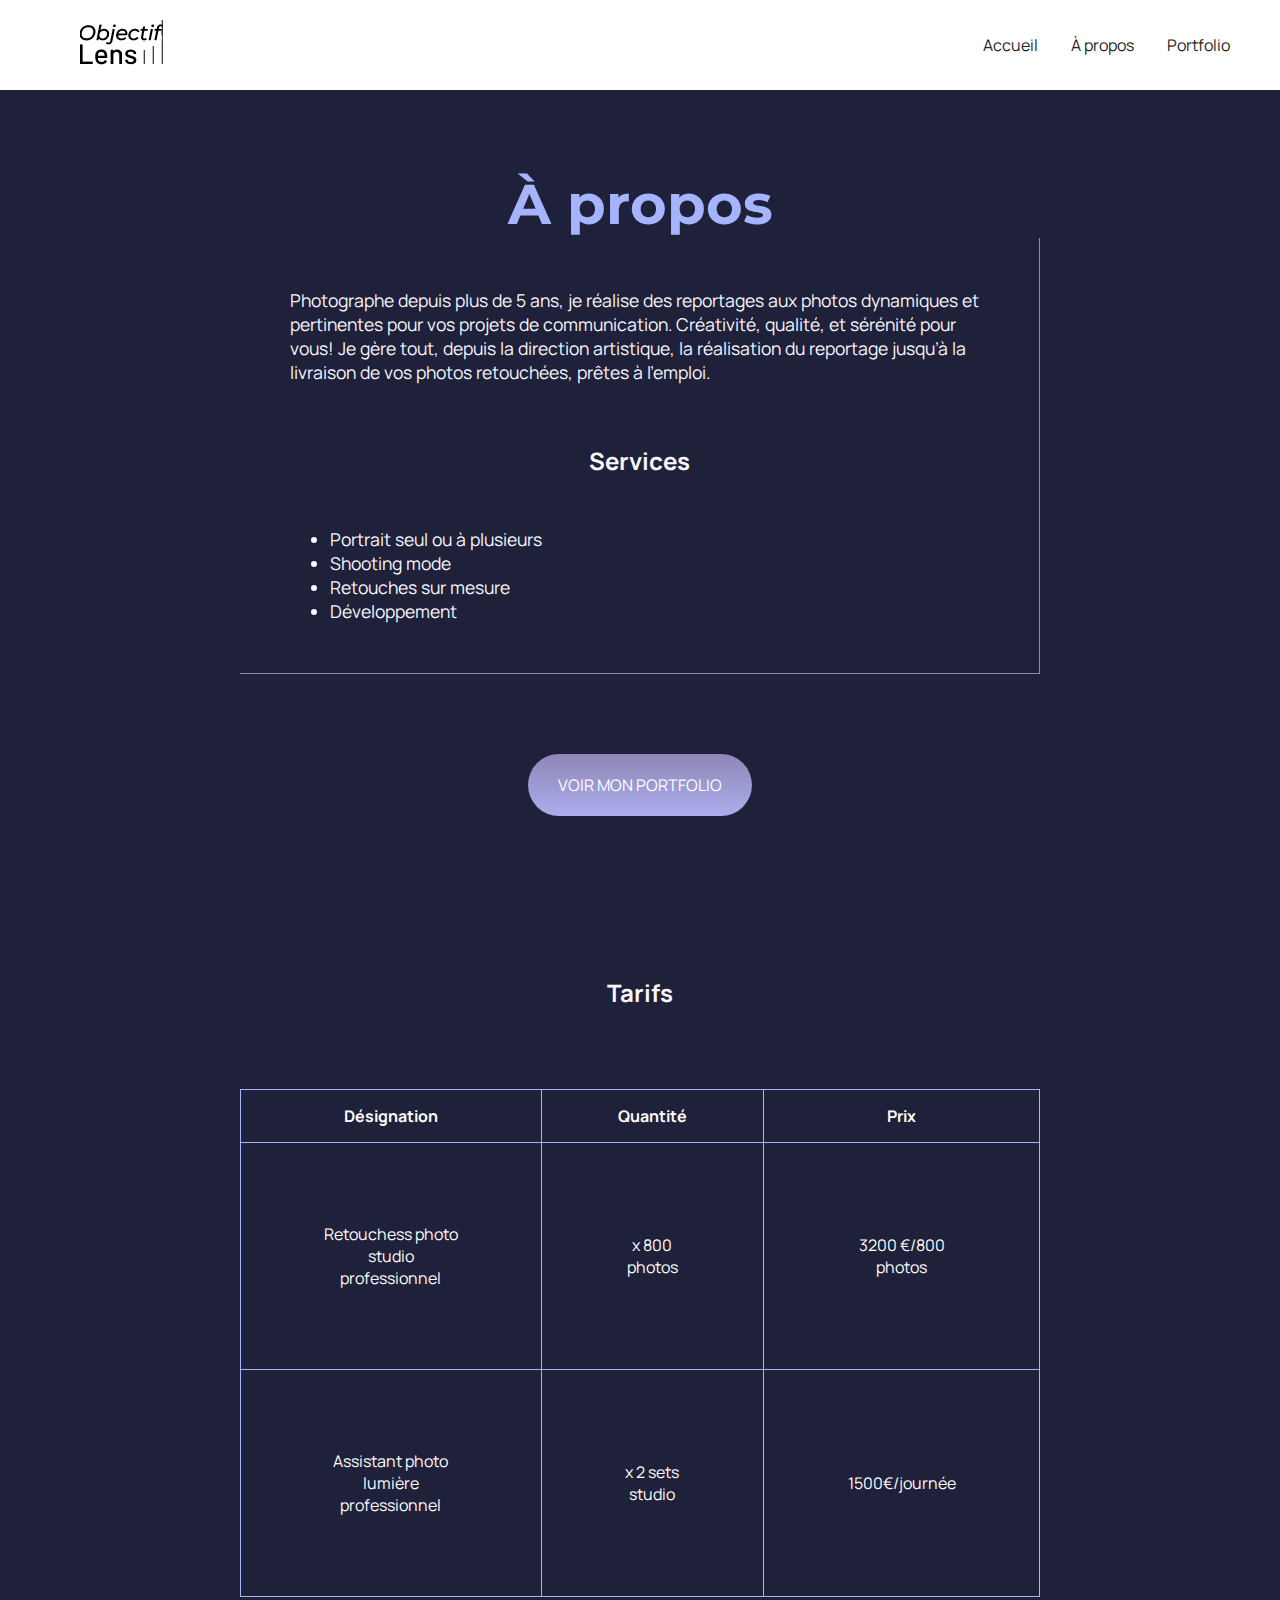
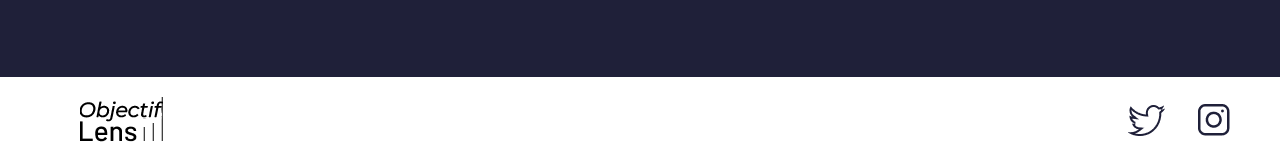
==== a-propos.html @ 60c97040 "Initia Commit" ====
<!DOCTYPE html>
<html lang="fr">

<head>
  <meta charset="utf-8" />
  <title>À propos - Objectif Lens Photographie</title>
  <link href="style/style.css" rel="stylesheet" />
  <link href="style/a-propos.css" rel="stylesheet" />
  <link rel="preconnect" href="https://fonts.googleapis.com" />
  <link rel="preconnect" href="https://fonts.gstatic.com" crossorigin />
  <link href="https://fonts.googleapis.com/css2?family=Manrope&family=Montserrat&display=swap" rel="stylesheet" />
</head>

<body>
  <header>

    <nav>
      <a href="index.html" class="lien-icone">
        <img src="images/logo.png" alt="Logo Objectif Lens" />
      </a>
      <div>
        <a href="index.html">Accueil</a>
        <a href="a-propos.html">À propos</a>
        <a href="portfolio.html">Portfolio</a>
      </div>
    </nav>
  </header>
  <main class="a-propos-main">
    <section>
      <h1>À propos</h1>
      <div class="carre-contenu">
        <p>
          Photographe depuis plus de 5 ans, je réalise des reportages aux
          photos dynamiques et pertinentes pour vos projets de communication.
          Créativité, qualité, et sérénité pour vous! Je gère tout, depuis la
          direction artistique, la réalisation du reportage jusqu’à la
          livraison de vos photos retouchées, prêtes à l’emploi.
        </p>
        <h2>Services</h2>
        <ul>
          <li>Portrait seul ou à plusieurs</li>
          <li>Shooting mode</li>
          <li>Retouches sur mesure</li>
          <li>Développement</li>
        </ul>
      </div>
      <div>
        <a href="portfolio.html" class="cta">VOIR MON PORTFOLIO</a>
      </div>
    </section>
    <section class="section-tarifs">
      <h2>Tarifs</h2>
      <table class="Tableau">
        <thead>
          <tr>
            <th>Désignation</th>
            <th>Quantité</th>
            <th>Prix</th>
          </tr>
        </thead>
        <tbody>
          <tr>
            <td>Retouchess photo studio professionnel</td>
            <td>x 800 photos</td>
            <td>3200 €/800 photos</td>
          </tr>
          <tr>
            <td>Assistant photo lumière professionnel</td>
            <td>x 2 sets studio</td>
            <td>1500€/journée</td>
          </tr>
        </tbody>
      </table>
    </section>
  </main>
  <footer>
    <a href="index.html" class="lien-icone">
      <img src="images/logo.png" alt="Logo Objectif Lens" />
    </a>
    <div>
      <a target="_blank" href="https://twitter.com/" class="lien-icone">
        <img src="images/twitter.png" alt="Logo Twitter" />
      </a>
      <a target="_blank" href="https://www.instagram.com/" class="lien-icone">
        <img src="images/instagram.png" alt="Logo Instagram" />
      </a>
    </div>
  </footer>
</body>

</html>
---- style/style.css ----
* {
  margin: 0;
}

body {
  font-family: 'Manrope', sans-serif;
  font-size: 1em;
  background-color: #1f2039;
}

a {
  color: #242424;
  text-decoration: none;
}

em {
  color: #a5b4fc;
  font-style: normal;
}

h1 {
  font-size: 3.5em;
  color: #a5b4fc;
  font-family: 'Montserrat', sans-serif;
}

h2 {
  color: #f9f8ff;
}

p,
li {
  font-size: 1.1em;
  color: #f9f8ff;
}

header,
footer {
  background-color: white;
  padding: 20px 50px;
}

.cta {
  display: inline-block;
  background: linear-gradient(#8e86b5, #acaeed);
  color: white;
  border-radius: 50px;
  padding: 20px 30px;
}

a:hover {
  text-decoration: underline;
}

.cta:hover {
  background: linear-gradient(#696484, #8788ba);
  text-decoration: none;
}

.lien-icone {
  margin-left: 30px;
}

.lien-icone:hover {
  opacity: 0.5;
}

section {
  padding: 80px;
}

footer,
nav {
  display: flex;
  flex-direction: row;
  align-items: center;
  justify-content: space-between;
}

nav a {
  margin-left: 30px;
}

@media screen and (max-width: 996px) {
  header nav {
    flex-direction: column;
    align-items: center;
    justify-content: center;
  }
  
  header nav img {
    margin-bottom: 20px;
  }

  header,
  footer {
    padding: 20px 20px;
  }

  h1 {
    font-size: 2em;
  }

  section {
    padding: 50px 20px 50px 20px;
  }

  nav a {
    margin-left: 10px;
    margin-right: 10px;
  }
}
---- style/a-propos.css ----
.carre-contenu {
  border-right: 1px solid #8e86b5;
  border-bottom: 1px solid #8e86b5;
  padding: 50px;
  margin-bottom: 80px;
}

.carre-contenu h2 {
  margin-top: 60px;
  margin-bottom: 50px;
}

.carre-contenu ul {
  margin-top: 15px;
}

.carre-contenu + div {
  text-align: center;
}

.a-propos-main {
  width: 75%;
  margin: auto;
}

table {
  color: white;
  text-align: center;
  width: 100%;
  border-collapse: collapse;
  margin: auto;
  min-width: 50%;
}

td, th {
  padding: 15px;
  border: 1px solid #a5b4fc;
}

td {
  padding: 80px;
}

h2 {
  margin-bottom: 80px;
}

h1,
h2 {
  text-align: center;
}

@media screen and (max-width: 996px) {
  .section-tarifs {
    display: none;
  }

}
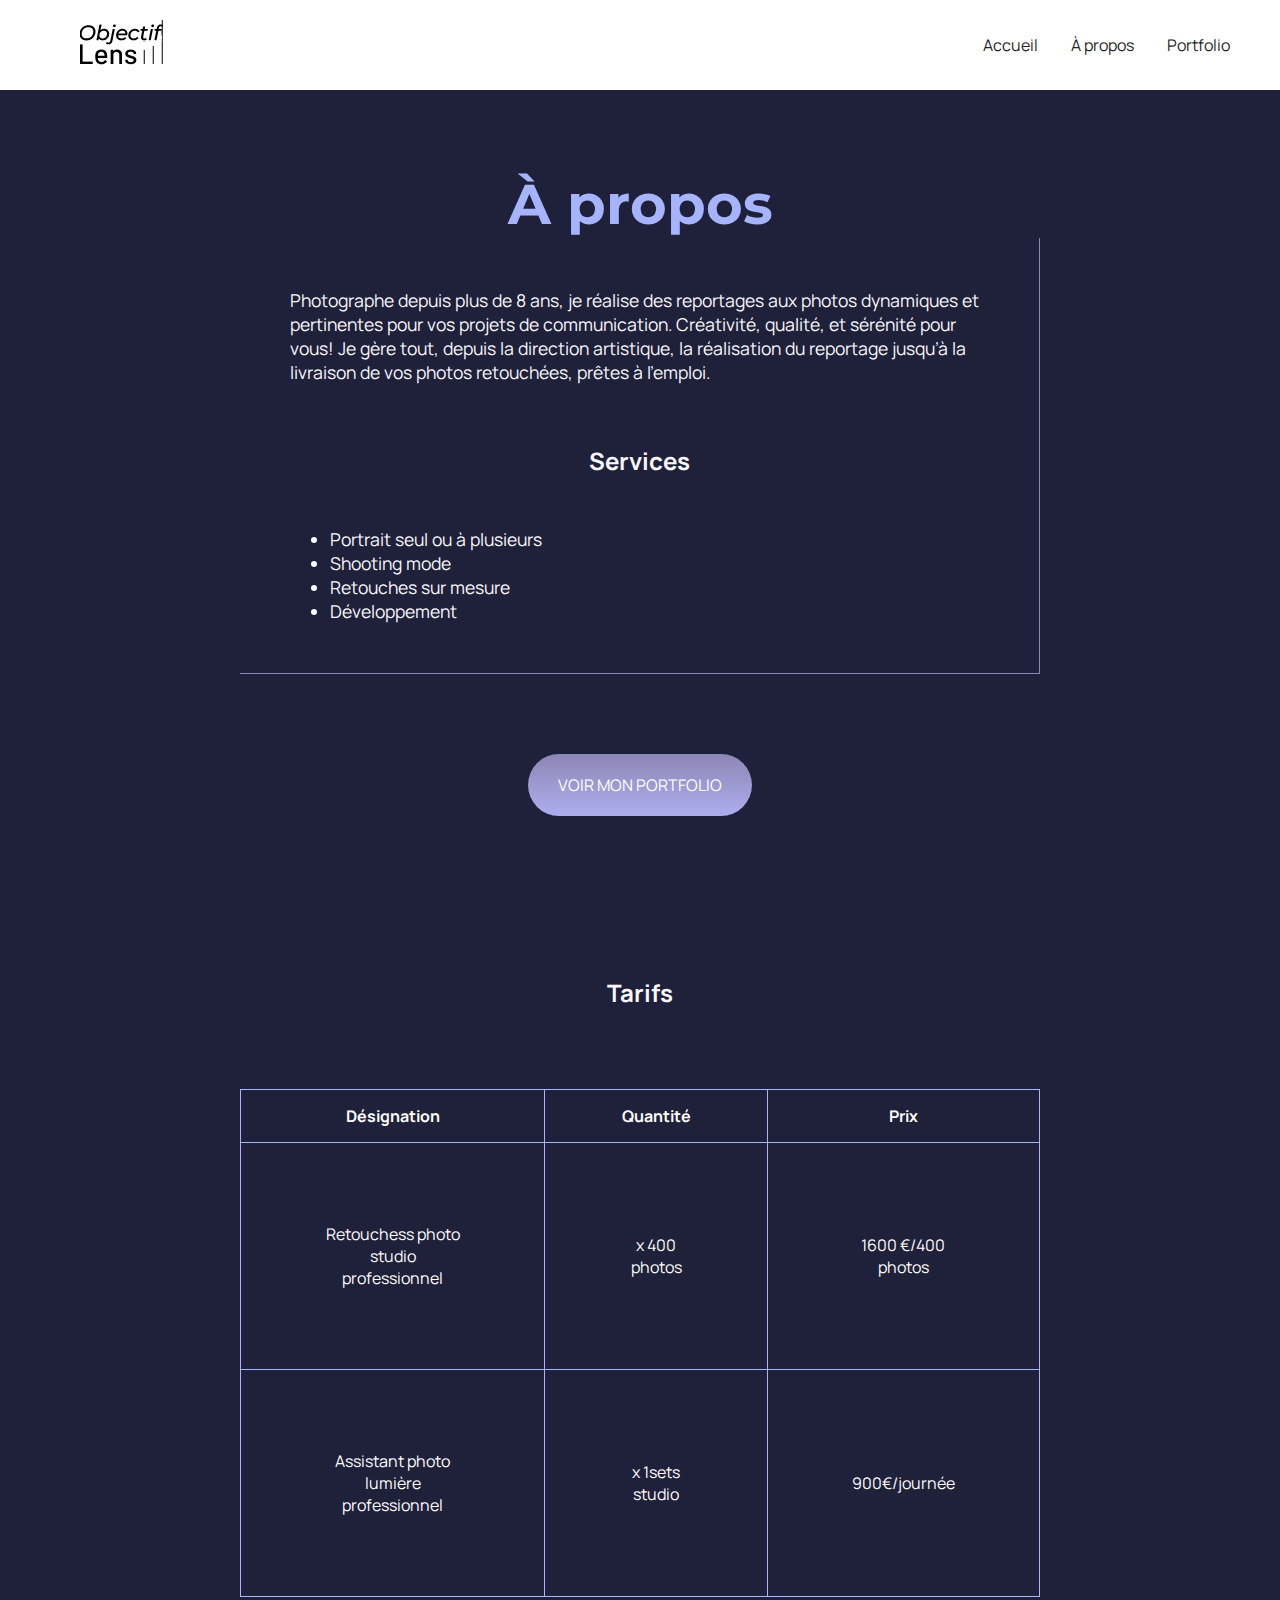
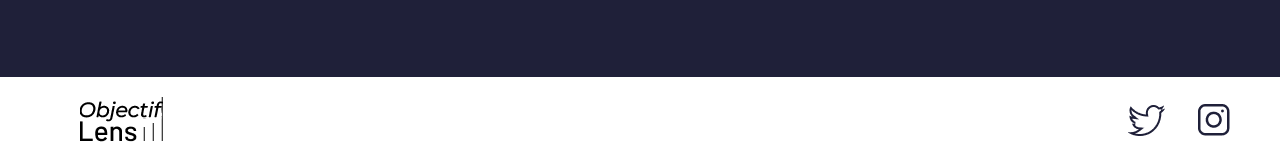
==== commit 821507e1: "Modification Texte" ====
--- a/a-propos.html
+++ b/a-propos.html
@@ -30,7 +30,7 @@
       <h1>À propos</h1>
       <div class="carre-contenu">
         <p>
-          Photographe depuis plus de 5 ans, je réalise des reportages aux
+          Photographe depuis plus de 8 ans, je réalise des reportages aux
           photos dynamiques et pertinentes pour vos projets de communication.
           Créativité, qualité, et sérénité pour vous! Je gère tout, depuis la
           direction artistique, la réalisation du reportage jusqu’à la
@@ -61,13 +61,13 @@
         <tbody>
           <tr>
             <td>Retouchess photo studio professionnel</td>
-            <td>x 800 photos</td>
-            <td>3200 €/800 photos</td>
+            <td>x 400 photos</td>
+            <td>1600 €/400 photos</td>
           </tr>
           <tr>
             <td>Assistant photo lumière professionnel</td>
-            <td>x 2 sets studio</td>
-            <td>1500€/journée</td>
+            <td>x 1sets studio</td>
+            <td>900€/journée</td>
           </tr>
         </tbody>
       </table>
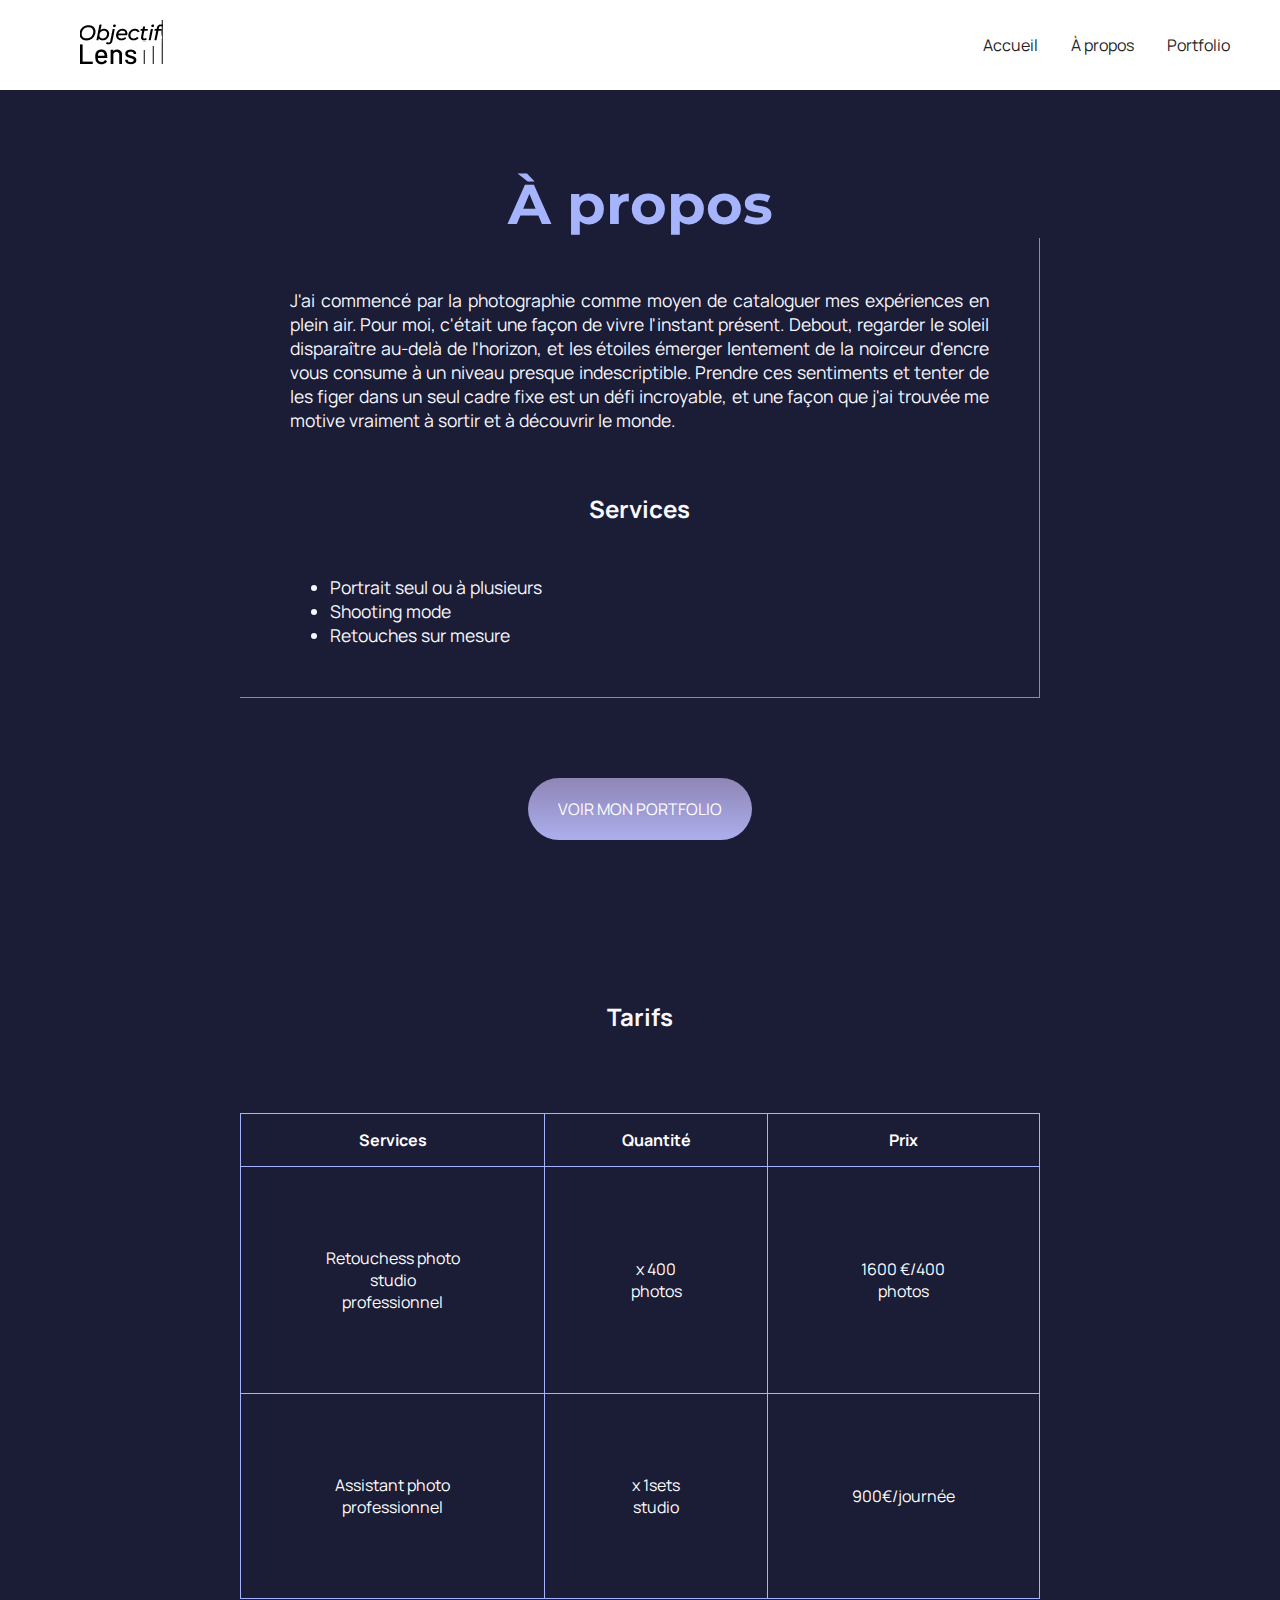
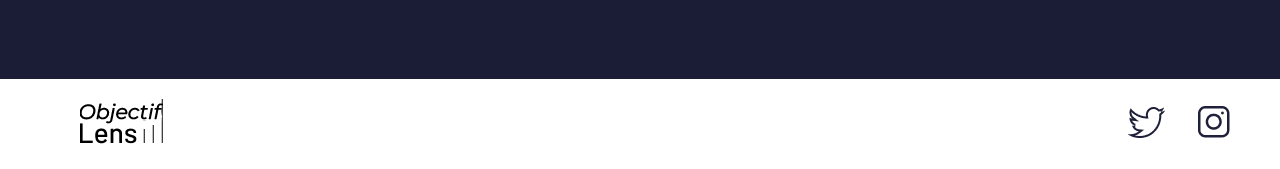
==== commit b1890048: "ModifText" ====
--- a/a-propos.html
+++ b/a-propos.html
@@ -30,18 +30,17 @@
       <h1>À propos</h1>
       <div class="carre-contenu">
         <p>
-          Photographe depuis plus de 8 ans, je réalise des reportages aux
-          photos dynamiques et pertinentes pour vos projets de communication.
-          Créativité, qualité, et sérénité pour vous! Je gère tout, depuis la
-          direction artistique, la réalisation du reportage jusqu’à la
-          livraison de vos photos retouchées, prêtes à l’emploi.
+          J'ai commencé par la photographie comme moyen de cataloguer mes expériences en plein air. Pour moi, c'était
+          une façon de vivre l'instant présent. Debout, regarder le soleil disparaître au-delà de
+          l'horizon, et les étoiles émerger lentement de la noirceur d'encre vous consume à un niveau presque
+          indescriptible. Prendre ces sentiments et tenter de les figer dans un seul cadre fixe est un défi incroyable,
+          et une façon que j'ai trouvée me motive vraiment à sortir et à découvrir le monde.
         </p>
         <h2>Services</h2>
         <ul>
           <li>Portrait seul ou à plusieurs</li>
           <li>Shooting mode</li>
           <li>Retouches sur mesure</li>
-          <li>Développement</li>
         </ul>
       </div>
       <div>
@@ -53,7 +52,7 @@
       <table class="Tableau">
         <thead>
           <tr>
-            <th>Désignation</th>
+            <th>Services</th>
             <th>Quantité</th>
             <th>Prix</th>
           </tr>
@@ -65,7 +64,7 @@
             <td>1600 €/400 photos</td>
           </tr>
           <tr>
-            <td>Assistant photo lumière professionnel</td>
+            <td>Assistant photo professionnel</td>
             <td>x 1sets studio</td>
             <td>900€/journée</td>
           </tr>
--- a/style/style.css
+++ b/style/style.css
@@ -3,9 +3,9 @@
 }
 
 body {
-  font-family: 'Manrope', sans-serif;
+  font-family: "Manrope", sans-serif;
   font-size: 1em;
-  background-color: #1f2039;
+  background-color: #1b1c36;
 }
 
 a {
@@ -21,7 +21,7 @@
 h1 {
   font-size: 3.5em;
   color: #a5b4fc;
-  font-family: 'Montserrat', sans-serif;
+  font-family: "Montserrat", sans-serif;
 }
 
 h2 {
@@ -87,7 +87,7 @@
     align-items: center;
     justify-content: center;
   }
-  
+
   header nav img {
     margin-bottom: 20px;
   }
@@ -109,4 +109,4 @@
     margin-left: 10px;
     margin-right: 10px;
   }
-}+}
--- a/style/a-propos.css
+++ b/style/a-propos.css
@@ -3,6 +3,10 @@
   border-bottom: 1px solid #8e86b5;
   padding: 50px;
   margin-bottom: 80px;
+}
+
+.carre-contenu {
+  text-align: justify;
 }
 
 .carre-contenu h2 {
@@ -32,7 +36,8 @@
   min-width: 50%;
 }
 
-td, th {
+td,
+th {
   padding: 15px;
   border: 1px solid #a5b4fc;
 }
@@ -54,5 +59,4 @@
   .section-tarifs {
     display: none;
   }
-
-}+}
